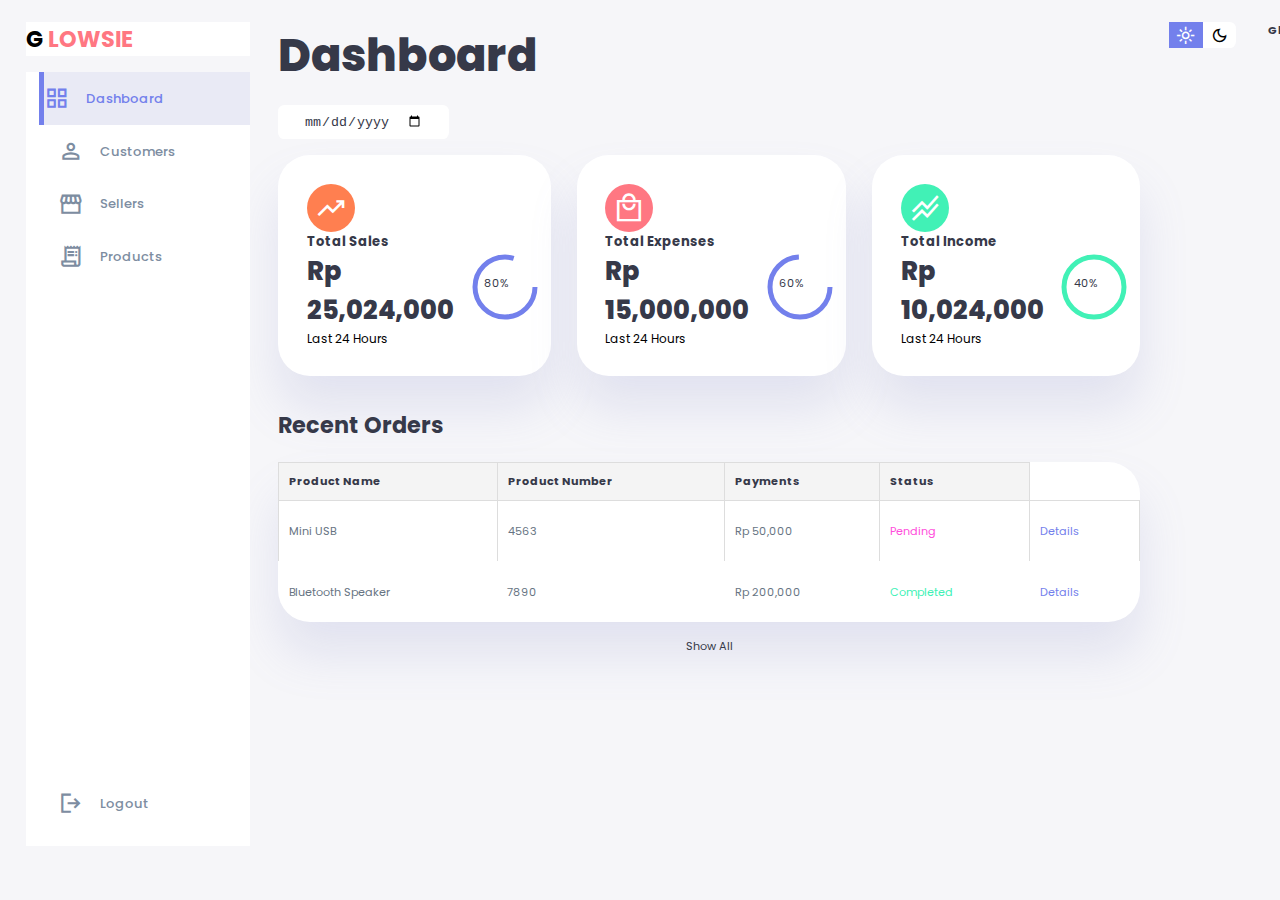
==== index.html @ 09ebe404 "Up" ====
<!DOCTYPE html>
<html lang="en">
<head>
  <meta charset="UTF-8">
  <meta http-equiv="X-UA-Compatible" content="IE=edge">
  <meta name="viewport" content="width=device-width, initial-scale=1.0">
  <title>Dashboard Glowsie</title>
  <link rel="stylesheet" href="https://fonts.googleapis.com/css2?family=Material+Symbols+Sharp:opsz,wght,FILL,GRAD@48,400,0,0" />
  <link rel="stylesheet" href="style.css">
</head>
<body>
   <div class="container">
      <aside>
         <div class="top">
           <div class="logo">
             <h2>G <span class="danger">LOWSIE</span></h2>
           </div>
           <div class="close" id="close_btn">
            <span class="material-symbols-sharp">close</span>
           </div>
         </div>
         <div class="sidebar">
            <a href="#" id="nav-dashboard" class="active">
              <span class="material-symbols-sharp">grid_view</span>
              <h3>Dashboard</h3>
           </a>
           <a href="#customers" id="nav-customers">
            <span class="material-symbols-sharp">person_outline</span>
            <h3>Customers</h3>
           </a>
           <a href="#sellers" id="nav-sellers">
              <span class="material-symbols-sharp">storefront</span>
              <h3>Sellers</h3>
           </a>
           <a href="#products" id="nav-products">
              <span class="material-symbols-sharp">receipt_long</span>
              <h3>Products</h3>
           </a>
           <a href="#logout">
              <span class="material-symbols-sharp">logout</span>
              <h3>Logout</h3>
           </a>
         </div>
      </aside>

      <!-- Main Dashboard Content -->
      <main id="dashboard-content">
           <h1>Dashboard</h1>
           <div class="date">
             <input type="date">
           </div>
        <div class="insights">
            <div class="sales">
               <span class="material-symbols-sharp">trending_up</span>
               <div class="middle">
                 <div class="left">
                   <h3>Total Sales</h3>
                   <h1>Rp 25,024,000</h1>
                 </div>
                  <div class="progress">
                      <svg>
                         <circle r="30" cy="40" cx="40"></circle>
                      </svg>
                      <div class="number"><p>80%</p></div>
                  </div>
               </div>
               <small>Last 24 Hours</small>
            </div>
            <div class="expenses">
                <span class="material-symbols-sharp">local_mall</span>
                <div class="middle">
                  <div class="left">
                    <h3>Total Expenses</h3>
                    <h1>Rp 15,000,000</h1>
                  </div>
                   <div class="progress">
                       <svg>
                          <circle r="30" cy="40" cx="40"></circle>
                       </svg>
                       <div class="number"><p>60%</p></div>
                   </div>
                </div>
                <small>Last 24 Hours</small>
             </div>
        </div>
      </main>

      <!-- Customers Section -->
      <main id="customers-content" style="display: none;">
        <h1>Customers</h1>
        <div class="add-customer">
              <h2>Add New Customer</h2>
              <form id="customer-form">
                 <input type="text" id="customer-name" placeholder="Customer Name" required>
                 <input type="email" id="customer-email" placeholder="Customer Email" required>
                 <input type="text" id="customer-phone" placeholder="Customer Phone" required>
                 <button type="submit">Add Customer</button>
              </form>
           </div>
           <div class="customer-list">
              <h2>Customer List</h2>
              <table id="customer-table">
                  <thead>
                   <tr>
                     <th>Name</th>
                     <th>Email</th>
                     <th>Phone</th>
                     <th>Actions</th>
                   </tr>
                  </thead>
                   <tbody>
                      <!-- Customer rows will be dynamically inserted here -->
                   </tbody>
              </table>
           </div>
      </main>

      <!-- Sellers Section -->
      <main id="sellers-content" style="display: none;">
        <h1>Sellers</h1>
        <div class="add-seller">
              <h2>Add New Seller</h2>
              <form id="seller-form">
                 <input type="text" id="seller-name" placeholder="Seller Name" required>
                 <input type="email" id="seller-email" placeholder="Seller Email" required>
                 <input type="text" id="seller-phone" placeholder="Seller Phone" required>
                 <button type="submit">Add Seller</button>
              </form>
           </div>
           <div class="seller-list">
              <h2>Seller List</h2>
              <table id="seller-table">
                  <thead>
                   <tr>
                     <th>Name</th>
                     <th>Email</th>
                     <th>Phone</th>
                     <th>Actions</th>
                   </tr>
                  </thead>
                   <tbody>
                      <!-- Seller rows will be dynamically inserted here -->
                   </tbody>
              </table>
           </div>
      </main>

      <!-- Products Section -->
      <main id="products-content" style="display: none;">
        <h1>Products</h1>
        <div class="add-product">
              <h2>Add New Product</h2>
              <form id="product-form">
                 <input type="text" id="product-name" placeholder="Product Name" required>
                 <input type="number" id="product-price" placeholder="Product Price" required>
                 <input type="text" id="product-category" placeholder="Product Category" required>
                 <button type="submit">Add Product</button>
              </form>
           </div>
           <div class="product-list">
              <h2>Product List</h2>
              <table id="product-table">
                  <thead>
                   <tr>
                     <th>Name</th>
                     <th>Price</th>
                     <th>Category</th>
                     <th>Actions</th>
                   </tr>
                  </thead>
                   <tbody>
                      <!-- Product rows will be dynamically inserted here -->
                   </tbody>
              </table>
           </div>
      </main>

      <div class="right">
        <div class="top">
           <button id="menu_bar">
             <span class="material-symbols-sharp">menu</span>
           </button>
           <div class="theme-toggler">
             <span class="material-symbols-sharp active">light_mode</span>
             <span class="material-symbols-sharp">dark_mode</span>
           </div>
            <div class="profile">
               <div class="info">
                   <p><b>Glowsie</b></p>
                   <p>Admin</p>
               </div>
               <div class="profile-photo">
                 <img src="./images/profile.jpeg" alt="Profile">
               </div>
            </div>
        </div>
      </div>
   </div>

   <script src="script.js"></script>
   <script>
      // Switch sections based on navbar clicks
      document.getElementById('nav-dashboard').addEventListener('click', function() {
        document.getElementById('dashboard-content').style.display = 'block';
        document.getElementById('customers-content').style.display = 'none';
        document.getElementById('sellers-content').style.display = 'none';
        document.getElementById('products-content').style.display = 'none';
      });

      document.getElementById('nav-customers').addEventListener('click', function() {
        document.getElementById('dashboard-content').style.display = 'none';
        document.getElementById('customers-content').style.display = 'block';
        document.getElementById('sellers-content').style.display = 'none';
        document.getElementById('products-content').style.display = 'none';
      });

      document.getElementById('nav-sellers').addEventListener('click', function() {
        document.getElementById('dashboard-content').style.display = 'none';
        document.getElementById('customers-content').style.display = 'none';
        document.getElementById('sellers-content').style.display = 'block';
        document.getElementById('products-content').style.display = 'none';
      });

      document.getElementById('nav-products').addEventListener('click', function() {
        document.getElementById('dashboard-content').style.display = 'none';
        document.getElementById('customers-content').style.display = 'none';
        document.getElementById('sellers-content').style.display = 'none';
        document.getElementById('products-content').style.display = 'block';
      });
   </script>
</body>
</html>
---- style.css ----
@import url('https://fonts.googleapis.com/css2?family=Poppins:ital,wght@0,500;0,600;0,700;0,800;1,600&display=swap');


/* variables */


:root {
  --clr-primary: #7380ec;
  --clr-danger: #ff7782;
  --clr-success: #41f1b6;
  --clr-white: #fff;
  --clr-info-dark: #7d8da1;
  --clr-info-light: #dce1eb;
  --clr-dark: #363949;
  --clr-warnig: #ff4edc;
  --clr-light: rgba(132, 139, 200, 0.18);
  --clr-primary-variant: #111e88;
  --clr-dark-variant: #677483;
  --clr-color-background: #f6f6f9;

  --card-border-radius: 2rem;
  --border-radius-1: 0.4rem;
  --border-radius-2: 0.8rem;
  --border-radius-3: 1.2rem;

  --card-padding: 1.8rem;
  --padding-1: 1.2rem;
  --box-shadow: 0 2rem 3rem var(--clr-light);

}

/* dark theme */
.dark-theme-variables {
  --clr-color-background: #181a1e;
  --clr-white: #202528;
  --clr-light: rgba(0, 0, 0, 0.4);
  --clr-dark: #edeffd;
  --clr-dark-variant: #677483;
  --box-shadow: 0 2rem 3rem var(--clr-light)
}



*{
  margin: 0;
  padding: 0;
  box-sizing: border-box;
  border: 0;
  text-decoration: none;
  list-style: none;
  appearance: none;
}

body{
   width: 100vw;
   height: 100vh;
   font-size: .7rem;
   user-select: none;
   overflow-x: hidden;
   background: var(--clr-color-background);
   font-family: 'Poppins', sans-serif;
}

.container  {
  display: grid;
  width: 96%;
  gap: 1.8rem;
  grid-template-columns: 14rem auto 16rem;
  margin: 0 auto;
}

a{
  color: var(--clr-dark);
}

h1{
  font-weight: 800;
  font-size: 2.8rem;
}
h2{
  font-size: 1.4rem;
}
h3{
  font-size: 0.87;
}
h4{
  font-weight: 0.8rem;
}
h5{
  font-size: 0.77rem;
}
small{
  font-size: 0.75rem;
}
.profile-photo img{
  width: 2.8rem;
  height: 2.8rem;
  overflow: hidden;
  border-radius: 50%;
}
.text-muted{
  color: var(--clr-info-dark);
}
p{
  color: var(--clr-dark-variant);
}
b{
  color: var(--clr-dark);
}
.primary {
  color: var(--clr-primary);
}

.success {
  color: var(--clr-success);
}

.danger {
  color: var(--clr-danger);
}

.warning {
  color: var(--clr-warnig);
}


/* aside */
 aside{
  height: 100vh;
 }
 aside .top{
  background: var(--clr-white);
  display: flex;
  align-items: center;
  justify-content: space-between;
  margin-top: 1.4rem;
 }

 aside .logo{
   display: flex;
   gap: 1rem;
 }
 aside .logo img{
   width: 2rem;
   height: 2rem;
 }
 aside .top div.close span{
   display: none;
 }

 /* ===================
 Sidebar
 ================== */

 aside .sidebar{
  background: var(--clr-white);
  display: flex;
  flex-direction: column;
  height: 86vh;
  position: relative;
  top: 1rem;
 }

 aside h3{
  font-weight: 500;
 }

 aside .sidebar a{
  display: flex;
  color: var(--clr-info-dark);
  margin-left: 2rem;
  gap: 1rem;
  align-items: center;
  height: 3.3rem;
  transition: all .1s ease;
 
 }

 aside .sidebar a span{
  font-size: 1.6rem;
  transition: all .3s ease-in-out;
  
 }

 aside .sidebar a:last-child{
  position: absolute;
  bottom: 1rem; 
  width: 100%;
 }

 aside .sidebar a.active{
   background-color: var(--clr-light);
   color: var(--clr-primary);
   margin-left: 0;
   border-left: 5px solid var(--clr-primary);
   margin-left: calc(1rem - 3px);
 }
 aside .sidebar a:hover span{
  margin-left: 1rem;
 }

 aside .sidebar a span.msg_count{
   background-color: var(--clr-danger);
   color: var(--clr-white);
   padding: 2px 5px;
   font-size: 11px;
   border-radius: var(--border-radius-1);
 }

 /* ----------------------------
 --------- Main--------------
 ------------------------------ */

 main{
  margin-top: 1.4rem;
  width: auto;
 }
 main input {
  background-color: transparent;
  border: 0;
  outline: 0;
  color: var(--clr-dark);
 }

 main .date{
  display: inline-block;
  background: var(--clr-white);
  border-radius: var(--border-radius-1);
  margin-top: 1rem;
  padding: 0.5rem 1.6rem;
 }

main .insights{
   display: grid;
   grid-template-columns: repeat(3,1fr);
   gap: 1.6rem;
}
main .insights>div{
   background-color: var(--clr-white);
   padding: var(--card-padding);
   border-radius: var(--card-border-radius);
   margin-top: 1rem;
   box-shadow: var(--box-shadow);
   transition: all .3s ease;
}

main .insights > div:hover{
  box-shadow: none;
}
main .insights>div  span{
   background: coral;
    padding: 0.5rem;
     border-radius: 50%;
     color: var(--clr-white);
     font-size: 2rem; 
  }

main .insights > div.expenses span{
   background: var(--clr-danger);
}
main .insights > div.income span{
  background: var(--clr-success);
}

main .insights > div .middle{
   display: flex;
   align-items: center;
   justify-content: space-between;
}
main .insights > div .middle h1{
  font-size: 1.6rem;
}

main h1{
  color: var(--clr-dark);
}
main .insights h1{
  color: var(--clr-dark);
}
main .insights h3{
  color: var(--clr-dark);
}
main .insights p{
  color: var(--clr-dark);
}
main .insights h3{
  
    color: var(--clr-dark);
  
  
}

main .insights .progress{
  position: relative;
  height: 68px;
  width: 68px;
  border-radius: 50px;
}

main .insights svg{
  height: 150px;
  width: 150px;
  position: absolute;
  top: 0;
}

main .insights svg circle{
  fill: none;
  stroke: var(--clr-primary);
   transform: rotate(270,80,80);
   stroke-width: 5;
}
main .insights .sales svg circle{
   stroke-dashoffset: 0;
   stroke-dasharray: 150;
}

main .insights .expenses svg circle{
  stroke-dashoffset: 10;
  stroke-dasharray: 150;
}
main .insights .sales svg circle{
  stroke-dashoffset: 0;
  stroke-dasharray: 150;
}
main .insights .income svg circle{
  stroke: var(--clr-success);
}

main .insights .progress .number{
  position: absolute;
  top: 5%;
  left: 5%;
  height: 100%;
  width: 100%;
  display: flex;
  justify-content: center;
  align-items: center;
}

/* recent order */

main .recent_order{
   margin-top: 2rem;
}

main .recent_order h2{
    color: var(--clr-dark);
}

main .recent_order h2{
  margin-bottom: 0.8rem;
}
main .recent_order table{
  background: var(--clr-white);
  width: 100%;
  border-radius: var(--card-border-radius);
  padding: var(--card-padding);
  text-align: center;
  box-shadow: var(--box-shadow);
  transition: all .3s ease;
  color: var(--clr-dark);
}
main .recent_order table:hover{
  box-shadow: none;
}

main table tbody td{
   height: 3.8rem;
   border-bottom: 1px solid var(--clr-white);
   color:var(--clr-dark-variant)
}
main table tbody tr:last-child td{
   border: none;
}


main .recent_order a{
  text-align: center;
  display: block;
  margin: 1rem;
}


/*********************
Right Side
**********************/

.right{
  margin-top: 1.4rem;
}
.right h2{
  color: var(--clr-dark);
}
.right .top{
  display: flex;
  justify-content: start;
  gap: 2rem;
}

.right .top button{
  display: none;
}

.right .theme-toggler{
  background: var(--clr-white);
  display: flex;
  justify-content: space-between;
  height: 1.6rem;
  width: 4.2rem;
  cursor: pointer;
  border-radius: var(--border-radius-1);
}
.right .theme-toggler span{
  font-size: 1.2rem;
  width: 50%;
  height: 100%;
  display: flex;
  align-items: center;
  justify-content: center;
}

.right .theme-toggler span.active{
  background: var(--clr-primary);
  color: #fff;
}


.right .top .profile{
  display: flex;
  gap: 2rem;
  text-align: right;
}
.right  .info h3{
  color: var(--clr-dark);
}
.right  .item h3{
  color: var(--clr-dark);
}

/* recent update */

.right .recent_updates{
  margin-top: 1rem;
  margin-left: -20px;
}
.right .recent_updates .updates{
  background-color: var(--clr-white);
  padding: var(--card-padding);
  border-radius: var(--card-border-radius);
  box-shadow: var(--box-shadow);
   transition: all .3s ease;
}
.right .recent_updates .updates:hover{
  box-shadow: none;
}
.right .recent_updates .update{
   display: grid;
   grid-template-columns: 2.6rem auto;
   gap: 1rem;
   margin-bottom: 1rem;
}


.right .recent_updates .update p{

}

/* see analytics */

.right .sales-analytics{
  margin-top: 2rem;
}
.right .sales-analytics h2{
  margin-bottom: 0.8rem;
}
.right .sales-analytics .item{
  background-color: var(--clr-white);
  display: flex;
  justify-content: space-between;
  align-items: center;
  gap: 1rem;
  margin: 10px 0;
  width: 100%;
  margin-bottom: 0.8rem;
  padding: 1.4rem var(--card-padding);
  border-radius: var(--border-radius-3);
  box-shadow: var(--box-shadow);
}
.right .sales-analytics .item:hover{
  box-shadow: none;
}

.right .sales-analytics .item .icon{
  padding: 0.6rem;
  color: var(--clr-white);
  border-radius: 50%;
  height: 50px;
  width: 50px;
  line-height: 50px;
  align-items: center;
  background: coral;
}
.right .sales-analytics .item:nth-child(3) .icon
{
  background: var(--clr-success);
}
.right .sales-analytics .item:nth-child(4) .icon
{
  background: var(--clr-danger);
}

.right .sales-analytics .item .right{
  margin-left: 15px;
  display: flex;
  justify-content: space-around;
}
.right .sales-analytics .item .right h3{
  color: var(d);
}


.add_product div{
  display: flex;
  height: 60px;
  width: 100%;
  text-align: center;
  justify-content: center;
  align-items: center;
  border: 2px dashed;
  color: var(--clr-dark-variant);
  margin-bottom: 40px;

}




/* **********8
MEDIA QUERY
****************/

@media screen and (max-width:1200px) {
    .container{
      width: 94%;
      grid-template-columns: 7rem auto 14rem;
    }
    aside .sidebar h3{
      display: none;
    }
    aside .sidebar a{
      width: 5.6rem;
    }
    aside .sidebar a:last-child{
      position: relative;
      margin-top: 1.8rem;
    }
    main .insights{
      display: grid;
      grid-template-columns: repeat(1,1fr);
    }
}

/* ****************
MEDIA QUERY PHONE
************************/

@media screen and (max-width:768px) {
  .container{
    width: 100%;
    grid-template-columns: repeat(1,1fr);
  
  }
  
  aside{
    position: fixed;
    width: 18rem;
    z-index: 3;
    height: 100vh;
    background-color: var(--clr-white);
    display: none;
    left: -110px;
    animation:  menuLeft .3s ease forwards;
  }
  
  @keyframes menuLeft {
      to{
        left: 0;
      }
  }
  



  aside .logo h2{
       display: inline;
  }
  aside .sidebar h3{
    display: inline;
  }
  aside .sidebar a{
    width: 100%;
    height: 3.4rem;
  }
  aside .top div.close  span{
     display: inline;
     position: absolute;
     right: 0;
     margin-right:30px;
     font-size: 35px;
     cursor: pointer;
  }

    .right .top{
       position: fixed;
       top: 0;
       left: 0;
       display: flex;
       justify-content: center;
       align-items: center;
       padding: 0 0.8rem;
       background: var(--clr-white);
       height: 4.6rem;
       width: 100%;
       z-index: 2;
       box-shadow: 0 1rem 1rem var(--clr-light);
       margin: 0;
    }


 main .insights{
  display: grid;
  grid-template-columns: repeat(1,1fr);
  gap: 1.6rem;
  padding: 40px;
 }
 main .recent_order{
  padding: 30px;
  margin: 0 auto;
 }



  .right .profile{
    position: absolute;
    left: 70%;
  }

  .right .top .theme-toggler{
    width: 4.4rem;
    position: absolute;
    left: 50%;
  }
   .right .profile .info{
    display: none;
   }

   .right .top button{
     display: inline-block;
     background: transparent;
     cursor: pointer;
     color: var(--clr-dark);
     position: absolute;
     left: 1rem;

   }
   .right .recent_order{
    padding: 0 30px;
   }
   .right .recent_updates{
    padding: 0 40px;
   }
   .right .sales-analytics{
    padding: 0 40px;
   }
   .right .add_product{
    padding: 0 40px;
    margin-bottom: 40px;
   }


}

form {
  margin: 20px 0;
}

input[type="text"], input[type="email"] {
  padding: 10px;
  margin: 10px 0;
  width: 100%;
  border: 1px solid #ccc;
  border-radius: 5px;
}

button {
  padding: 10px 20px;
  background-color: #007bff;
  color: white;
  border: none;
  border-radius: 5px;
  cursor: pointer;
  transition: background-color 0.3s;
}

button:hover {
  background-color: #0056b3;
}

table {
  width: 100%;
  border-collapse: collapse;
  margin-top: 20px;
}

table th, table td {
  padding: 10px;
  border: 1px solid #ddd;
  text-align: left;
}

table th {
  background-color: #f4f4f4;
}

button.edit, button.delete {
  padding: 5px 10px;
  margin: 5px;
}

button.edit {
  background-color: #2831a7;
}

button.delete {
  background-color: #dc3545;
}

button.edit:hover {
  background-color: #2831a7;
}

button.delete:hover {
  background-color: #c82333;
}

form input {
  display: block;
  width: 100%; /* Sesuaikan lebar sesuai kebutuhan */
  padding: 10px;
  margin-bottom: 20px; /* Spasi antar elemen */
  border: 1px solid #ccc;
  border-radius: 5px; /* Sudut membulat */
  font-size: 16px;
  box-sizing: border-box;
}

form button {
  padding: 10px;
  font-size: 16px;
  border: none;
  border-radius: 5px;
  background-color: #2831a7;
  color: white;
  cursor: pointer;
  width: 100%; /* Agar tombol memiliki ukuran sama dengan input */
}

form button:hover {
  background-color: #2831a7;
}
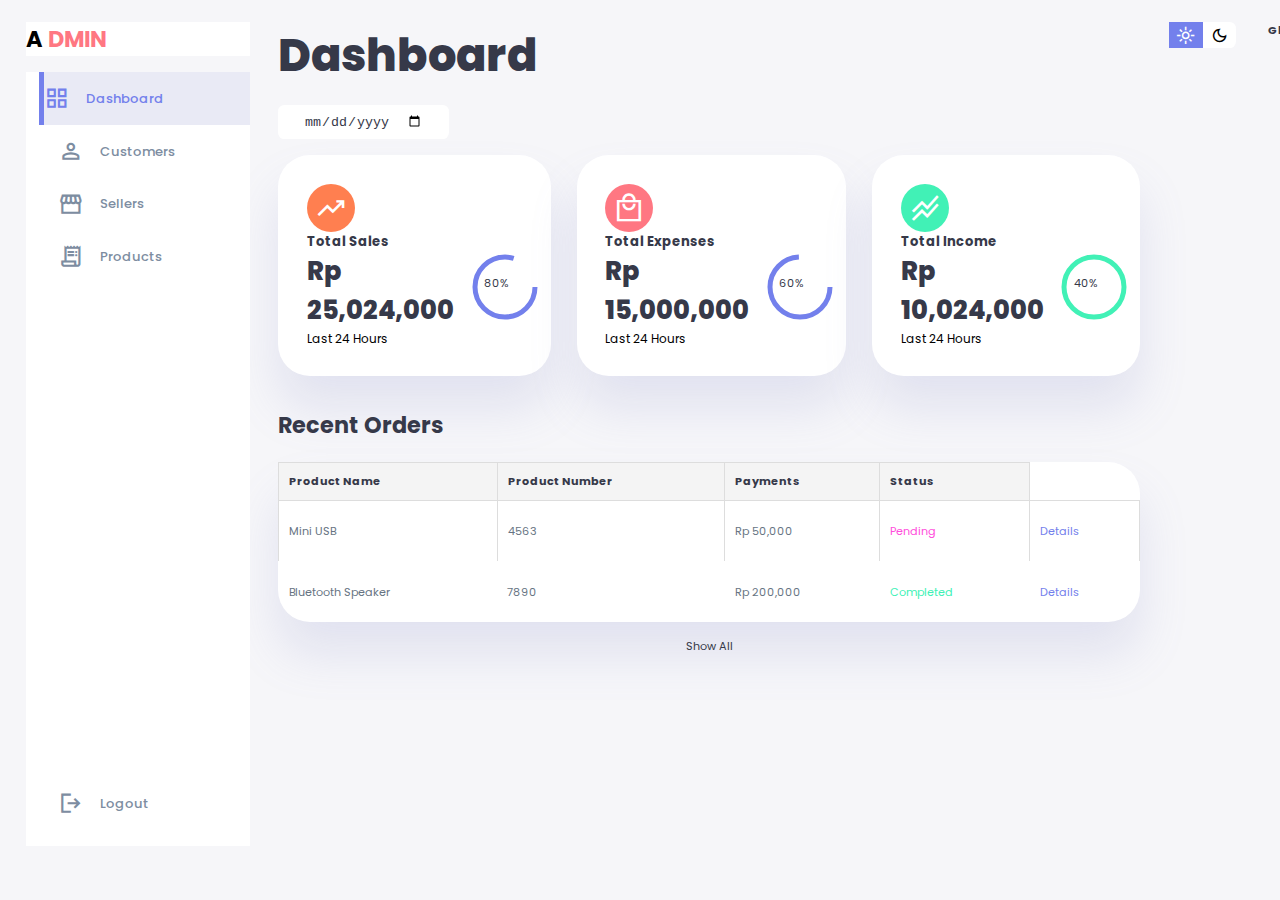
==== commit 7f64a99f: "update" ====
--- a/index.html
+++ b/index.html
@@ -13,30 +13,30 @@
       <aside>
          <div class="top">
            <div class="logo">
-             <h2>G <span class="danger">LOWSIE</span></h2>
+             <h2>A <span class="danger">DMIN</span></h2>
            </div>
            <div class="close" id="close_btn">
             <span class="material-symbols-sharp">close</span>
            </div>
          </div>
          <div class="sidebar">
-            <a href="#" id="nav-dashboard" class="active">
+            <a href="#" id="nav-dashboard" class="active" aria-label="Dashboard">
               <span class="material-symbols-sharp">grid_view</span>
               <h3>Dashboard</h3>
            </a>
-           <a href="#customers" id="nav-customers">
+           <a href="#customers" id="nav-customers" aria-label="Customers">
             <span class="material-symbols-sharp">person_outline</span>
             <h3>Customers</h3>
            </a>
-           <a href="#sellers" id="nav-sellers">
+           <a href="#sellers" id="nav-sellers" aria-label="Sellers">
               <span class="material-symbols-sharp">storefront</span>
               <h3>Sellers</h3>
            </a>
-           <a href="#products" id="nav-products">
+           <a href="#products" id="nav-products" aria-label="Products">
               <span class="material-symbols-sharp">receipt_long</span>
               <h3>Products</h3>
            </a>
-           <a href="#logout">
+           <a href="#logout" id="nav-logout" aria-label="Logout">
               <span class="material-symbols-sharp">logout</span>
               <h3>Logout</h3>
            </a>
@@ -45,7 +45,7 @@
 
       <!-- Main Dashboard Content -->
       <main id="dashboard-content">
-           <h1>Dashboard</h1>
+           <h1>Dashboard Admin</h1>
            <div class="date">
              <input type="date">
            </div>
@@ -199,33 +199,35 @@
 
    <script src="script.js"></script>
    <script>
-      // Switch sections based on navbar clicks
-      document.getElementById('nav-dashboard').addEventListener('click', function() {
-        document.getElementById('dashboard-content').style.display = 'block';
-        document.getElementById('customers-content').style.display = 'none';
-        document.getElementById('sellers-content').style.display = 'none';
-        document.getElementById('products-content').style.display = 'none';
+      const sections = {
+        dashboard: document.getElementById('dashboard-content'),
+        customers: document.getElementById('customers-content'),
+        sellers: document.getElementById('sellers-content'),
+        products: document.getElementById('products-content'),
+      };
+
+      function switchSection(sectionId) {
+        Object.values(sections).forEach(section => section.style.display = 'none');
+        sections[sectionId].style.display = 'block';
+      }
+
+      document.getElementById('nav-dashboard').addEventListener('click', () => switchSection('dashboard'));
+      document.getElementById('nav-customers').addEventListener('click', () => switchSection('customers'));
+      document.getElementById('nav-sellers').addEventListener('click', () => switchSection('sellers'));
+      document.getElementById('nav-products').addEventListener('click', () => switchSection('products'));
+
+      // Logout functionality
+      document.getElementById('nav-logout').addEventListener('click', () => {
+        alert('You have been logged out!');
+        window.location.reload();
       });
 
-      document.getElementById('nav-customers').addEventListener('click', function() {
-        document.getElementById('dashboard-content').style.display = 'none';
-        document.getElementById('customers-content').style.display = 'block';
-        document.getElementById('sellers-content').style.display = 'none';
-        document.getElementById('products-content').style.display = 'none';
-      });
-
-      document.getElementById('nav-sellers').addEventListener('click', function() {
-        document.getElementById('dashboard-content').style.display = 'none';
-        document.getElementById('customers-content').style.display = 'none';
-        document.getElementById('sellers-content').style.display = 'block';
-        document.getElementById('products-content').style.display = 'none';
-      });
-
-      document.getElementById('nav-products').addEventListener('click', function() {
-        document.getElementById('dashboard-content').style.display = 'none';
-        document.getElementById('customers-content').style.display = 'none';
-        document.getElementById('sellers-content').style.display = 'none';
-        document.getElementById('products-content').style.display = 'block';
+      // Theme toggler
+      const toggler = document.querySelector('.theme-toggler');
+      toggler.addEventListener('click', () => {
+        document.body.classList.toggle('dark-theme-variables');
+        toggler.querySelector('span.active').classList.remove('active');
+        toggler.querySelector('span:not(.active)').classList.add('active');
       });
    </script>
 </body>
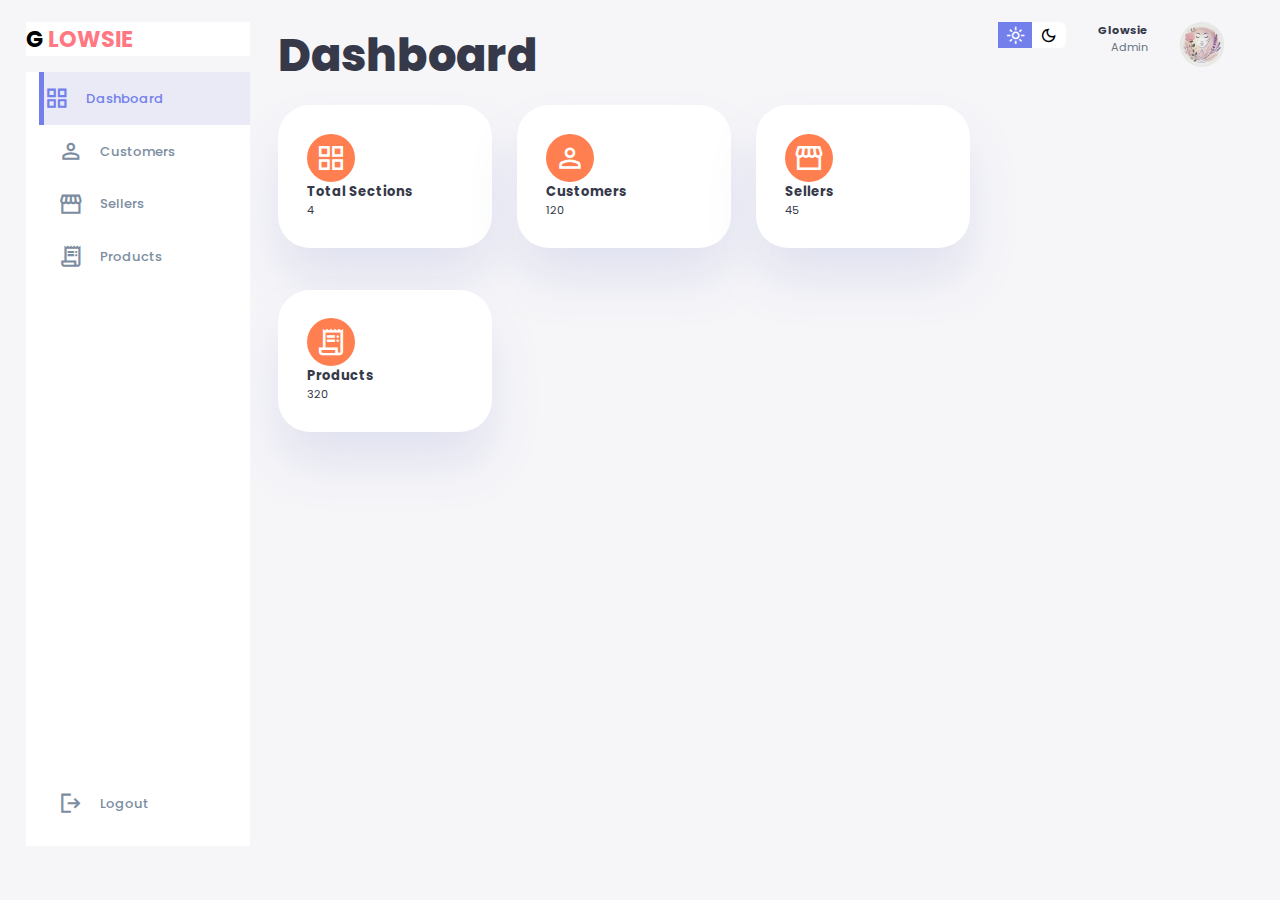
==== commit fc095a67: "update" ====
--- a/index.html
+++ b/index.html
@@ -13,168 +13,69 @@
       <aside>
          <div class="top">
            <div class="logo">
-             <h2>A <span class="danger">DMIN</span></h2>
+             <h2>G <span class="danger">LOWSIE</span></h2>
            </div>
            <div class="close" id="close_btn">
             <span class="material-symbols-sharp">close</span>
            </div>
          </div>
          <div class="sidebar">
-            <a href="#" id="nav-dashboard" class="active" aria-label="Dashboard">
+            <a href="index.html" id="nav-dashboard" class="active">
               <span class="material-symbols-sharp">grid_view</span>
               <h3>Dashboard</h3>
            </a>
-           <a href="#customers" id="nav-customers" aria-label="Customers">
+           <a href="customers.html" id="nav-customers">
             <span class="material-symbols-sharp">person_outline</span>
             <h3>Customers</h3>
+          </a>
+          <a href="seller.html" id="nav-sellers">
+            <span class="material-symbols-sharp">storefront</span>
+            <h3>Sellers</h3>
+         </a>
+         <a href="product.html" id="nav-products">
+          <span class="material-symbols-sharp">receipt_long</span>
+          <h3>Products</h3>
+       </a>
            </a>
-           <a href="#sellers" id="nav-sellers" aria-label="Sellers">
-              <span class="material-symbols-sharp">storefront</span>
-              <h3>Sellers</h3>
-           </a>
-           <a href="#products" id="nav-products" aria-label="Products">
-              <span class="material-symbols-sharp">receipt_long</span>
-              <h3>Products</h3>
-           </a>
-           <a href="#logout" id="nav-logout" aria-label="Logout">
+           <a href="logout.html">
               <span class="material-symbols-sharp">logout</span>
               <h3>Logout</h3>
            </a>
          </div>
       </aside>
-
-      <!-- Main Dashboard Content -->
-      <main id="dashboard-content">
-           <h1>Dashboard Admin</h1>
-           <div class="date">
-             <input type="date">
-           </div>
-        <div class="insights">
-            <div class="sales">
-               <span class="material-symbols-sharp">trending_up</span>
-               <div class="middle">
-                 <div class="left">
-                   <h3>Total Sales</h3>
-                   <h1>Rp 25,024,000</h1>
-                 </div>
-                  <div class="progress">
-                      <svg>
-                         <circle r="30" cy="40" cx="40"></circle>
-                      </svg>
-                      <div class="number"><p>80%</p></div>
-                  </div>
+      <main id="content">
+         <h1>Dashboard</h1>
+         <div class="insights">
+            <div class="card">
+               <span class="material-symbols-sharp">grid_view</span>
+               <div class="content">
+                  <h3>Total Sections</h3>
+                  <p id="total-sections">4</p>
                </div>
-               <small>Last 24 Hours</small>
             </div>
-            <div class="expenses">
-                <span class="material-symbols-sharp">local_mall</span>
-                <div class="middle">
-                  <div class="left">
-                    <h3>Total Expenses</h3>
-                    <h1>Rp 15,000,000</h1>
-                  </div>
-                   <div class="progress">
-                       <svg>
-                          <circle r="30" cy="40" cx="40"></circle>
-                       </svg>
-                       <div class="number"><p>60%</p></div>
-                   </div>
-                </div>
-                <small>Last 24 Hours</small>
-             </div>
-        </div>
-      </main>
-
-      <!-- Customers Section -->
-      <main id="customers-content" style="display: none;">
-        <h1>Customers</h1>
-        <div class="add-customer">
-              <h2>Add New Customer</h2>
-              <form id="customer-form">
-                 <input type="text" id="customer-name" placeholder="Customer Name" required>
-                 <input type="email" id="customer-email" placeholder="Customer Email" required>
-                 <input type="text" id="customer-phone" placeholder="Customer Phone" required>
-                 <button type="submit">Add Customer</button>
-              </form>
-           </div>
-           <div class="customer-list">
-              <h2>Customer List</h2>
-              <table id="customer-table">
-                  <thead>
-                   <tr>
-                     <th>Name</th>
-                     <th>Email</th>
-                     <th>Phone</th>
-                     <th>Actions</th>
-                   </tr>
-                  </thead>
-                   <tbody>
-                      <!-- Customer rows will be dynamically inserted here -->
-                   </tbody>
-              </table>
-           </div>
-      </main>
-
-      <!-- Sellers Section -->
-      <main id="sellers-content" style="display: none;">
-        <h1>Sellers</h1>
-        <div class="add-seller">
-              <h2>Add New Seller</h2>
-              <form id="seller-form">
-                 <input type="text" id="seller-name" placeholder="Seller Name" required>
-                 <input type="email" id="seller-email" placeholder="Seller Email" required>
-                 <input type="text" id="seller-phone" placeholder="Seller Phone" required>
-                 <button type="submit">Add Seller</button>
-              </form>
-           </div>
-           <div class="seller-list">
-              <h2>Seller List</h2>
-              <table id="seller-table">
-                  <thead>
-                   <tr>
-                     <th>Name</th>
-                     <th>Email</th>
-                     <th>Phone</th>
-                     <th>Actions</th>
-                   </tr>
-                  </thead>
-                   <tbody>
-                      <!-- Seller rows will be dynamically inserted here -->
-                   </tbody>
-              </table>
-           </div>
-      </main>
-
-      <!-- Products Section -->
-      <main id="products-content" style="display: none;">
-        <h1>Products</h1>
-        <div class="add-product">
-              <h2>Add New Product</h2>
-              <form id="product-form">
-                 <input type="text" id="product-name" placeholder="Product Name" required>
-                 <input type="number" id="product-price" placeholder="Product Price" required>
-                 <input type="text" id="product-category" placeholder="Product Category" required>
-                 <button type="submit">Add Product</button>
-              </form>
-           </div>
-           <div class="product-list">
-              <h2>Product List</h2>
-              <table id="product-table">
-                  <thead>
-                   <tr>
-                     <th>Name</th>
-                     <th>Price</th>
-                     <th>Category</th>
-                     <th>Actions</th>
-                   </tr>
-                  </thead>
-                   <tbody>
-                      <!-- Product rows will be dynamically inserted here -->
-                   </tbody>
-              </table>
-           </div>
-      </main>
-
+            <div class="card">
+               <span class="material-symbols-sharp">person_outline</span>
+               <div class="content">
+                  <h3>Customers</h3>
+                  <p id="total-customers">120</p>
+               </div>
+            </div>
+            <div class="card">
+               <span class="material-symbols-sharp">storefront</span>
+               <div class="content">
+                  <h3>Sellers</h3>
+                  <p id="total-sellers">45</p>
+               </div>
+            </div>
+            <div class="card">
+               <span class="material-symbols-sharp">receipt_long</span>
+               <div class="content">
+                  <h3>Products</h3>
+                  <p id="total-products">320</p>
+               </div>
+            </div>
+         </div>
+    </main>
       <div class="right">
         <div class="top">
            <button id="menu_bar">
@@ -196,39 +97,6 @@
         </div>
       </div>
    </div>
-
-   <script src="script.js"></script>
-   <script>
-      const sections = {
-        dashboard: document.getElementById('dashboard-content'),
-        customers: document.getElementById('customers-content'),
-        sellers: document.getElementById('sellers-content'),
-        products: document.getElementById('products-content'),
-      };
-
-      function switchSection(sectionId) {
-        Object.values(sections).forEach(section => section.style.display = 'none');
-        sections[sectionId].style.display = 'block';
-      }
-
-      document.getElementById('nav-dashboard').addEventListener('click', () => switchSection('dashboard'));
-      document.getElementById('nav-customers').addEventListener('click', () => switchSection('customers'));
-      document.getElementById('nav-sellers').addEventListener('click', () => switchSection('sellers'));
-      document.getElementById('nav-products').addEventListener('click', () => switchSection('products'));
-
-      // Logout functionality
-      document.getElementById('nav-logout').addEventListener('click', () => {
-        alert('You have been logged out!');
-        window.location.reload();
-      });
-
-      // Theme toggler
-      const toggler = document.querySelector('.theme-toggler');
-      toggler.addEventListener('click', () => {
-        document.body.classList.toggle('dark-theme-variables');
-        toggler.querySelector('span.active').classList.remove('active');
-        toggler.querySelector('span:not(.active)').classList.add('active');
-      });
-   </script>
+   <script src="js/customers.js"></script>
 </body>
 </html>
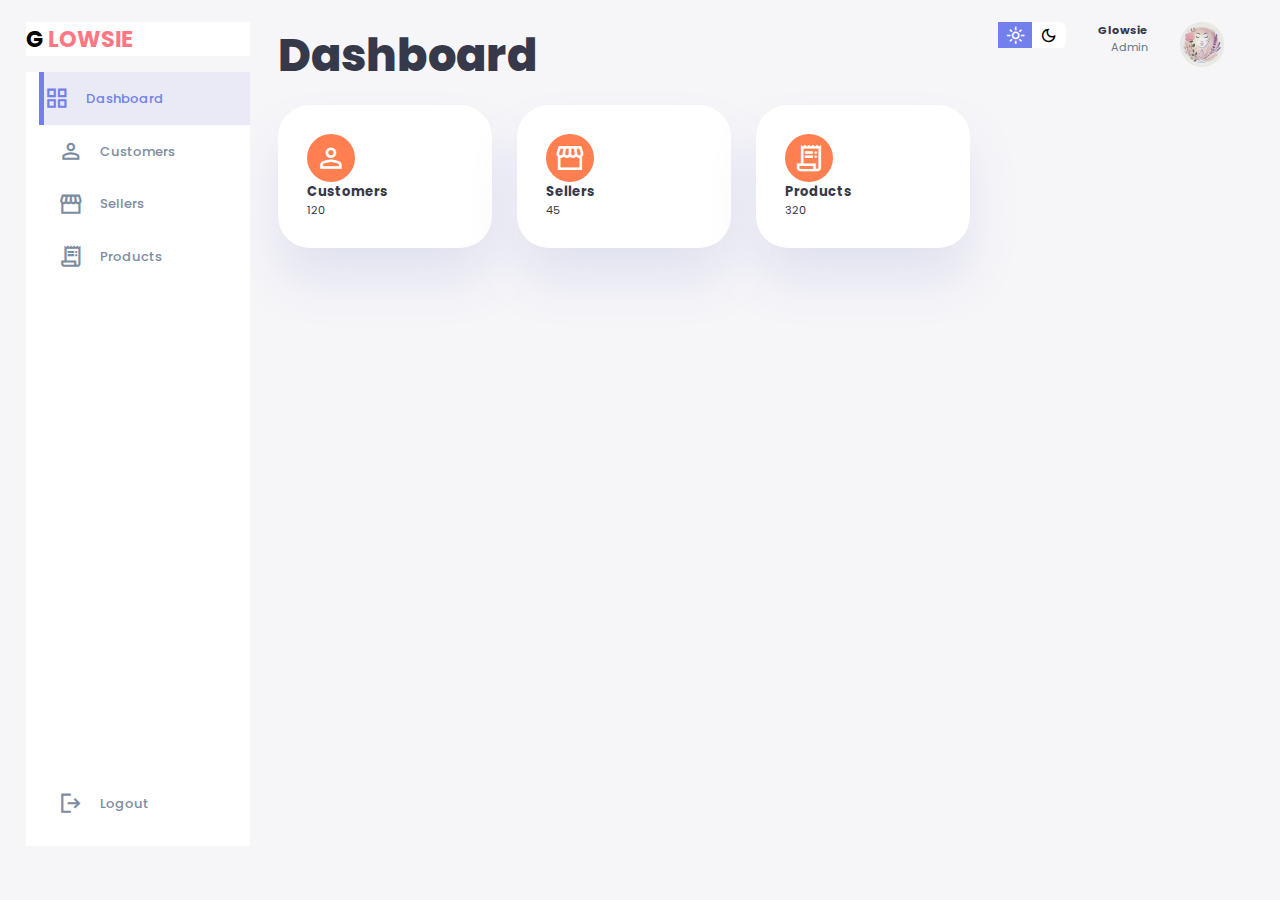
==== commit 9ac8408e: "update" ====
--- a/index.html
+++ b/index.html
@@ -47,13 +47,6 @@
          <h1>Dashboard</h1>
          <div class="insights">
             <div class="card">
-               <span class="material-symbols-sharp">grid_view</span>
-               <div class="content">
-                  <h3>Total Sections</h3>
-                  <p id="total-sections">4</p>
-               </div>
-            </div>
-            <div class="card">
                <span class="material-symbols-sharp">person_outline</span>
                <div class="content">
                   <h3>Customers</h3>
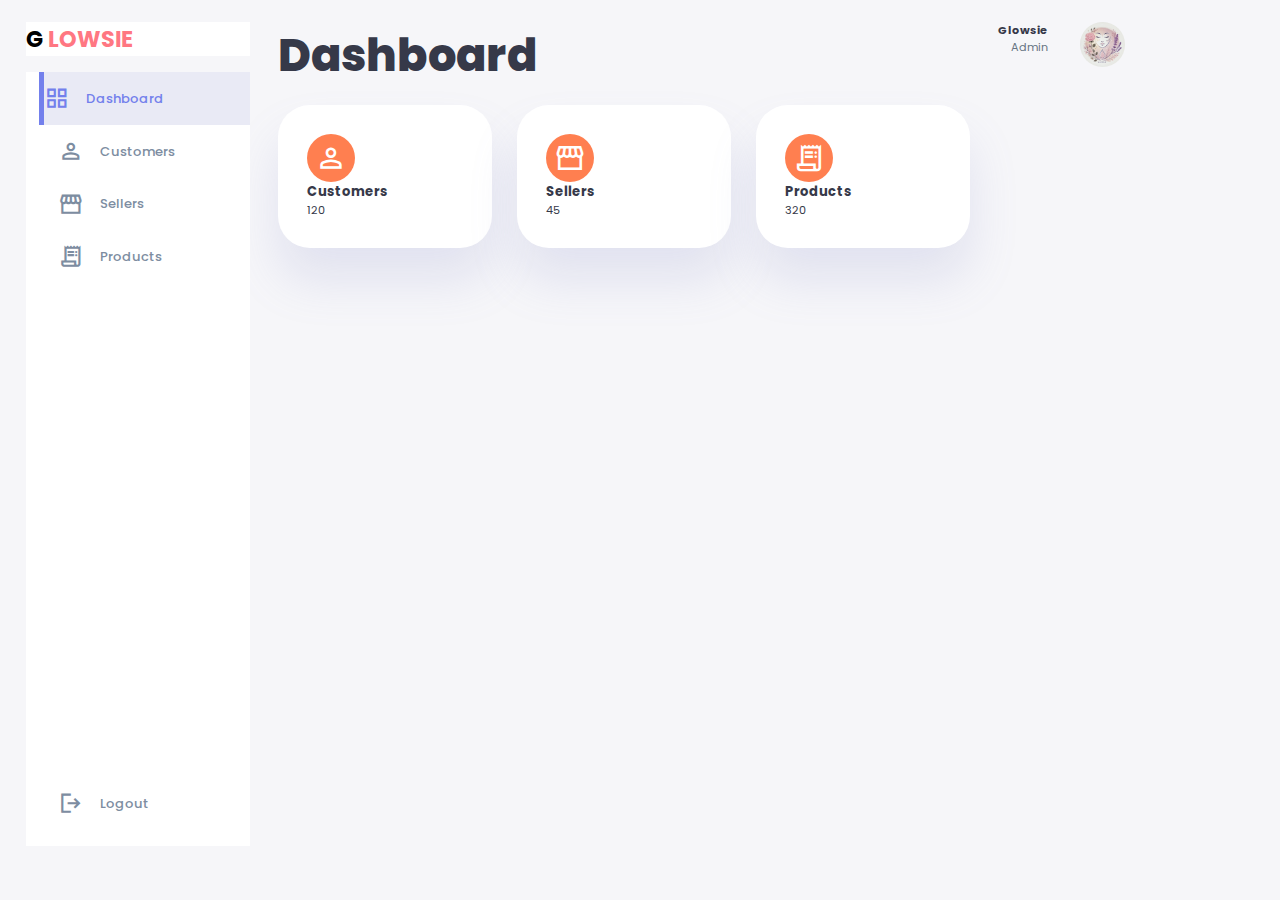
==== commit 24beadbe: "update" ====
--- a/index.html
+++ b/index.html
@@ -74,10 +74,6 @@
            <button id="menu_bar">
              <span class="material-symbols-sharp">menu</span>
            </button>
-           <div class="theme-toggler">
-             <span class="material-symbols-sharp active">light_mode</span>
-             <span class="material-symbols-sharp">dark_mode</span>
-           </div>
             <div class="profile">
                <div class="info">
                    <p><b>Glowsie</b></p>
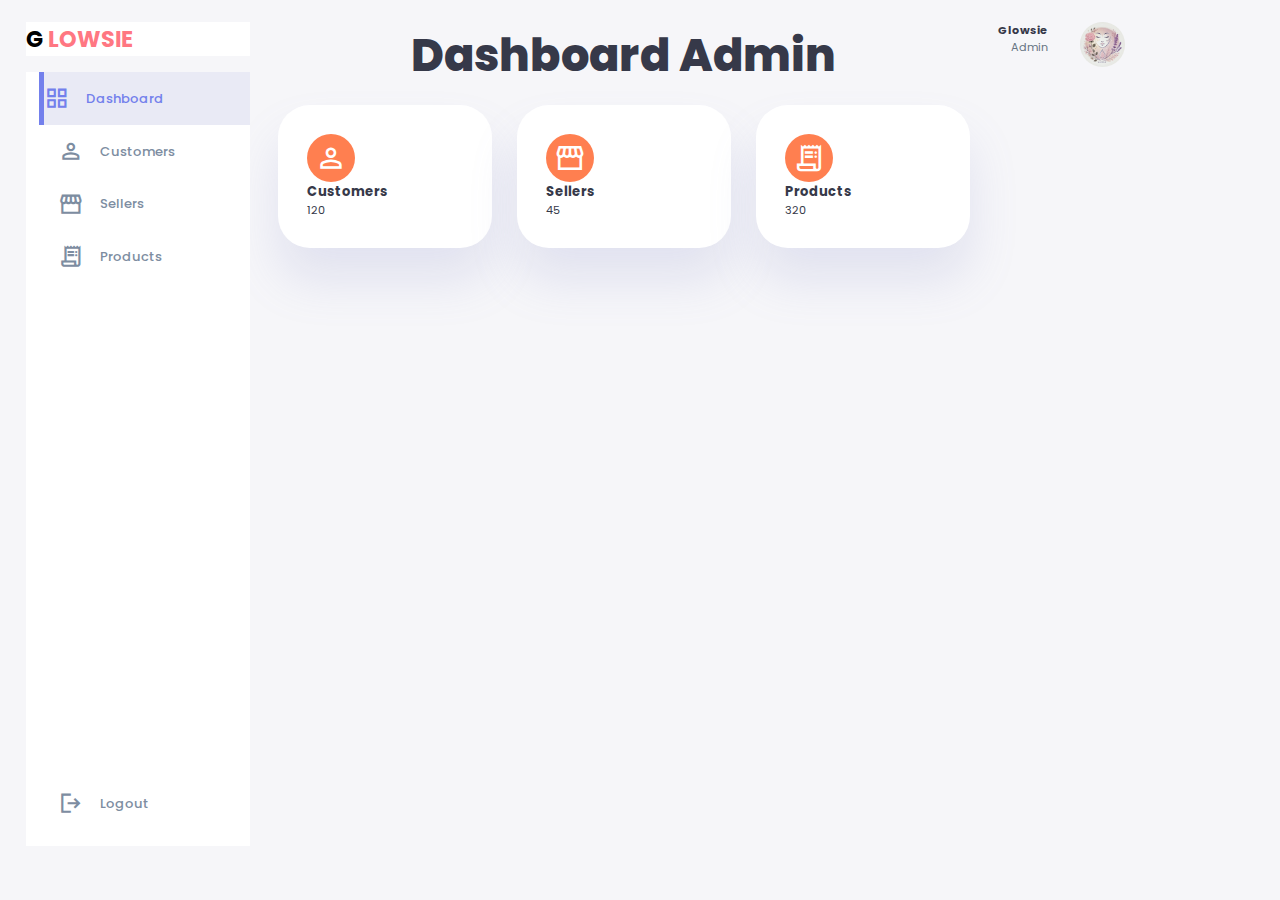
==== commit 9158cb5e: "update" ====
--- a/index.html
+++ b/index.html
@@ -44,7 +44,7 @@
          </div>
       </aside>
       <main id="content">
-         <h1>Dashboard</h1>
+         <h1>Dashboard Admin</h1>
          <div class="insights">
             <div class="card">
                <span class="material-symbols-sharp">person_outline</span>
--- a/style.css
+++ b/style.css
@@ -273,6 +273,8 @@
 
 main h1{
   color: var(--clr-dark);
+  display: flex;
+  justify-content: center;
 }
 main .insights h1{
   color: var(--clr-dark);
